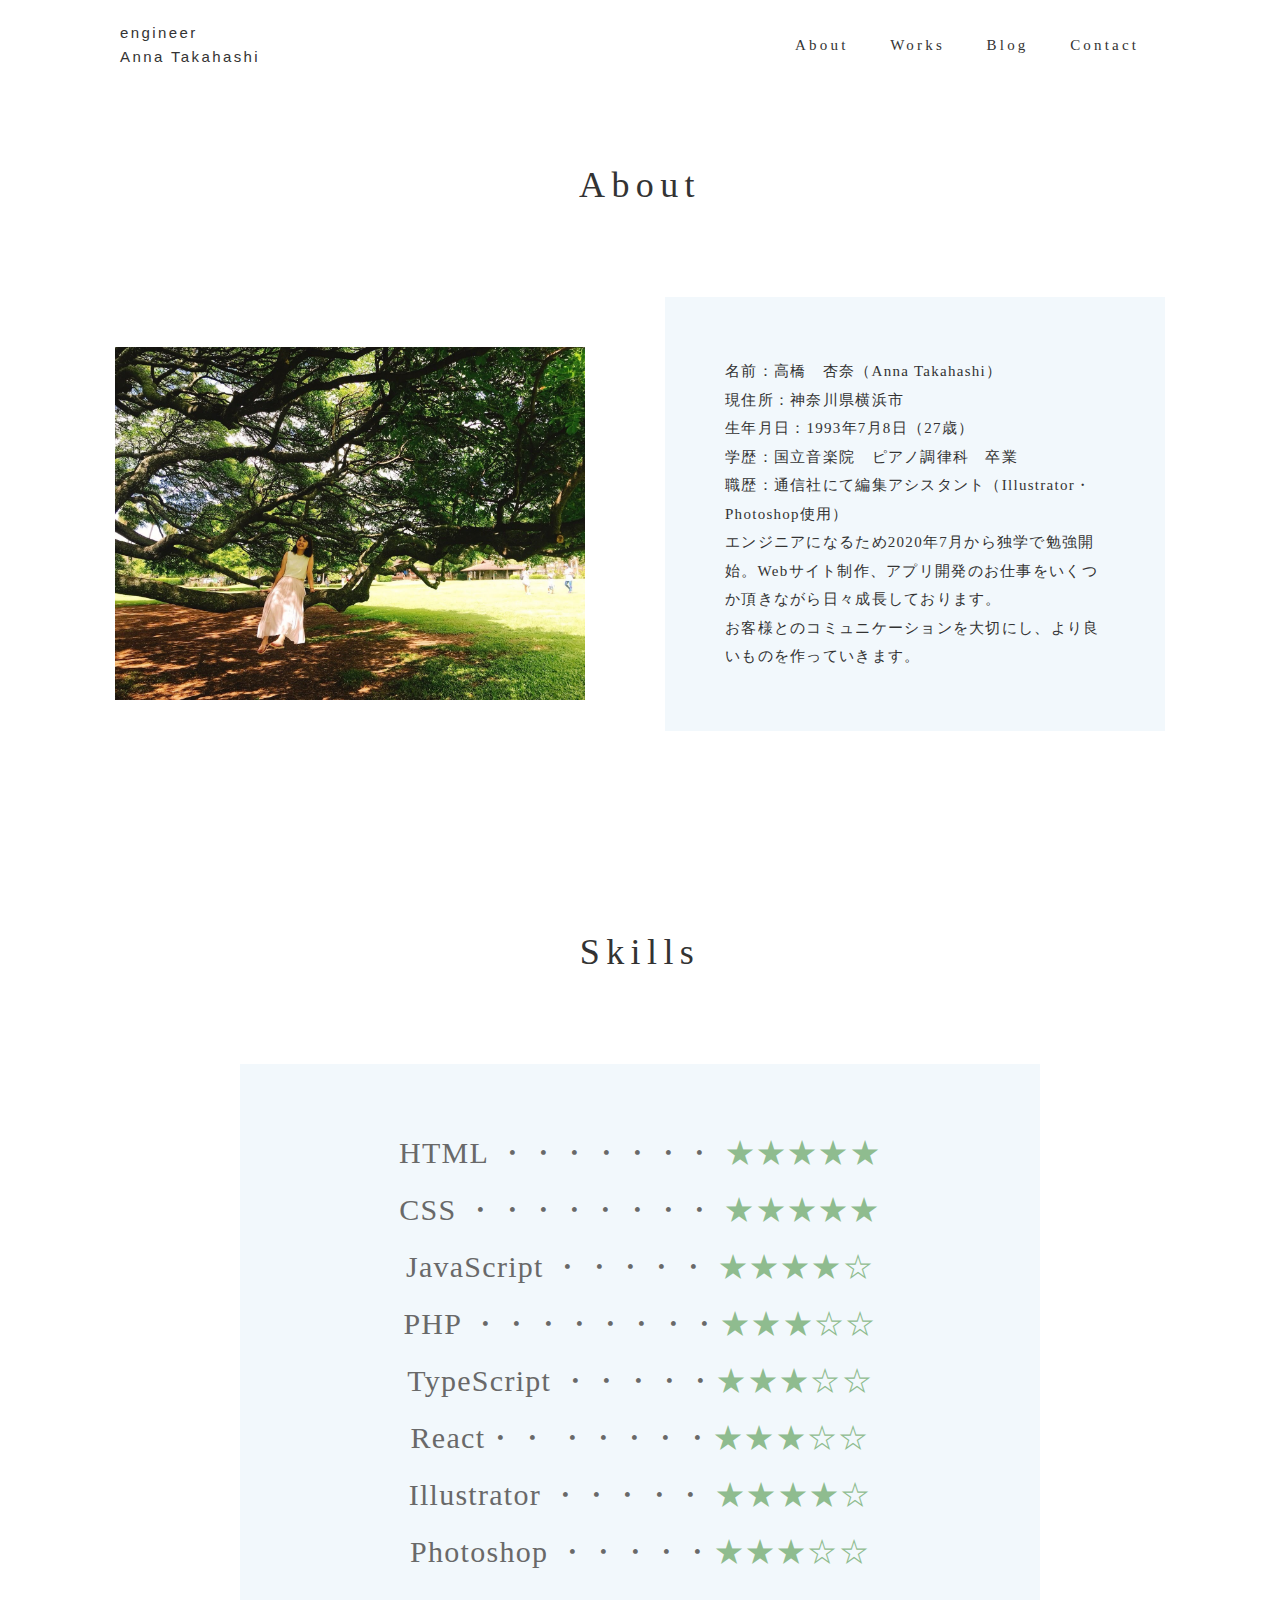
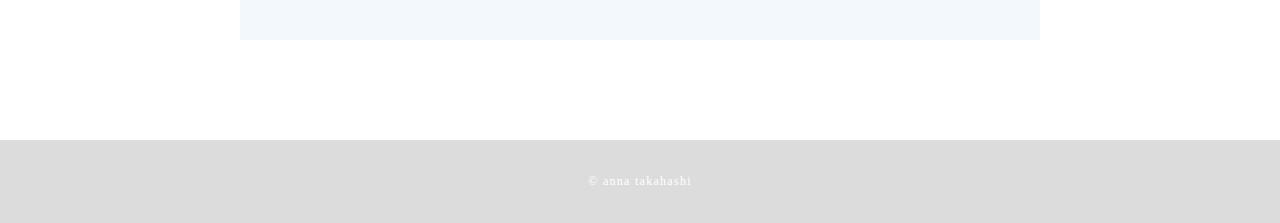
==== about.html @ e341ee59 "レスポンシブ" ====
<!DOCTYPE html>
<html lang="ja">
  <head>
    <meta charset="UTF-8" />
    <meta name="viewport" content="width=device-width, initial-scale=1.0" />
    <title>portfolio</title>
    <link rel="stylesheet" href="css/reset.css" />
    <link rel="stylesheet" href="css/mobile.css">
    <link rel="stylesheet" href="css/style.css" />
  </head>
  <body>
    <header id="header" class="header">
      <nav id="gnav">
        <div class="nav-box">
          <h1>
            <a href="index.html">engineer <br />Anna Takahashi</a>
          </h1>
          <ul class="pc-menu">
            <li><a class="pc-nav" href="about.html">About</a></li>
            <li><a class="pc-nav" href="works.html">Works</a></li>
            <li>
              <a class="pc-nav" href="https://chooopin.hatenablog.com/">Blog</a>
            </li>
            <li>
              <a class="pc-nav" href="mailto:n-8iac@i.softbank.jp">Contact</a>
            </li>
          </ul>
        </div>
      </nav>

      <!-- ハンバーガーメニュー -->
      <nav class="global-nav">
        <ul class="global-nav__list">
          <li class="global-nav__item"><a href="index.html">Top</a></li>
          <li class="global-nav__item"><a href="about.html">About</a></li>
          <li class="global-nav__item"><a href="works.html">Works</a></li>
          <li class="global-nav__item">
            <a href="https://chooopin.hatenablog.com/" target="blank">Blog</a>
          </li>
          <li class="global-nav__item">
            <a href="mailto:n-8iac@i.softbank.jp" target="blank">Contact</a>
          </li>
        </ul>
      </nav>
      <div class="hamburger" id="js-hamburger">
        <span class="hamburger__line hamburger__line--1"></span>
        <span class="hamburger__line hamburger__line--2"></span>
        <span class="hamburger__line hamburger__line--3"></span>
      </div>
      <div class="black-bg" id="js-black-bg"></div>
    </header>
    </div>
  

    <!-- ここからaboutHead -->

    <section id="profile">
      <div class="wrapper">
        <h2 class="title">About</h2>
        <p class="title-sub"></p>

        <div class="profile-flexAll">
          <div class="profile-image">
            <img
              src="img/about.jpg"
              width="470px"
              height="auto"
              alt="プロフィール写真"
            />
        </div>
        <div class="profile-sp">
          <img src="img/about-sp.png" width="270px"
          height="auto" alt="プロフィール画像">
        </div>
          <div class="profile">
            <p class="paragraph">
              名前：高橋　杏奈（Anna Takahashi）<br />現住所：神奈川県横浜市<br />生年月日：1993年7月8日（27歳）<br />学歴：国立音楽院　ピアノ調律科　卒業<br />職歴：通信社にて編集アシスタント（Illustrator・Photoshop使用）
            </p>

            <p class="paragraph">
              エンジニアになるため2020年7月から独学で勉強開始。Webサイト制作、アプリ開発のお仕事をいくつか頂きながら日々成長しております。
            </p>

            <p class="paragraph">
              お客様とのコミュニケーションを大切にし、より良いものを作っていきます。
            </p>
          </div>
          
        </div>
      </div>
    </section>

    <!-- ここまでaboutHead -->

    <!-- ここからskilis -->
    <h2>Skills</h2>

    <div class="skill">
      <div class="skills">
        <p>
          HTML ・・・・・・・ <span>★★★★★</span><br />
          CSS ・・・・・・・・ <span>★★★★★</span><br />
          JavaScript ・・・・・ <span>★★★★☆</span><br />
          PHP ・・・・・・・・<span>★★★☆☆</span><br />
          TypeScript ・・・・・<span>★★★☆☆</span><br />
          React・・ ・・・・・<span>★★★☆☆</span><br />
          Illustrator ・・・・・ <span>★★★★☆</span><br />
          Photoshop ・・・・・<span>★★★☆☆</span><br />
        </p>
      </div>
    </div>

    <!-- Footer -->
    <footer class="footer">
      <p>&copy; anna takahashi</p>
    </footer>

    <!-- ハンバーガーメニュー JS-->

    <script>
      function toggleNav() {
        var body = document.body;
        var hamburger = document.getElementById("js-hamburger");
        var blackBg = document.getElementById("js-black-bg");

        hamburger.addEventListener("click", function () {
          body.classList.toggle("nav-open");
        });
        blackBg.addEventListener("click", function () {
          body.classList.remove("nav-open");
        });
      }
      toggleNav();
    </script>
  </body>
</html>
---- css/mobile.css ----
/* タブレット */
@media screen and (min-width: 481px){
 
.nav-box li a {
  position: relative;
  display: inline-block;
  font-size: 13px;
  height: 50px;
  margin: 0 1.1rem;
  letter-spacing: 0.1rem;
  line-height: 50px;
}

.sp-main img{
  vertical-align: bottom;
  max-width: 100%;
  height: auto;
}

#main ,.nav-box-sp ,.global-nav__list, .global-nav__item-sns  {
  display: none;
}


.sp-main{
  position: relative;
}

.spHeadLine{
  position: absolute;
  margin-left: 50px;
  top: 60%;
  left: 5%;
  font-family: monospace'Courier New', Courier;
  font-size: 8vw;
  color: #555;
  font-weight: bold;
  animation: SlideIn 2s ;
}

/* ここからabout */

 .profile-sp{
  display: none;
}  

h2{
  font-size: 30px;
  font-weight: normal;
  letter-spacing: .4rem;
  line-height: 1.2;
  padding-top: 50px;
  margin-bottom: 40px;
  font-family: 'Unna',serif;
  text-align: center;
}

.profile {
  max-width: 500px;
  height: auto;
  padding: 70px;
  margin: auto;
  margin-bottom: 60px;
  background: #F2F8FC;
 
}
.profile-image {
  text-align: center;
  margin-top: 50px;
  margin-bottom: 50px;
}


.skill{
  max-width: 600px;
  height: auto;
  padding: 60px;
  margin-left: auto;
  margin-right:auto;
  margin-bottom: 100px;
  background: #F2F8FC;
}

.skills{
  font-size: 24px;
  text-align: center;
  color: #696969;
}

.skills span{
  color: #8fbc8f;
}
}



/* スマホレスポンシブ480px */
@media screen and (max-width:480px){

  .sp-main img{
    vertical-align: bottom;
    max-width: 100%;
    height: auto;
  }
  
  
  h1 {
    width: 200px;
    height: 40px;
  }


.spHeadLine{
  position: absolute;
  margin-left: 30px;
  top: 44%;
  left: 4%;
  font-family: monospace'Courier New', Courier;
  font-size: 8vw;
  color: #555;
  font-weight: bold;
  animation: SlideIn 2s ;
}



/* ここからハンバーガーメニュー */
.global-nav {
  position: fixed;
  right: -480px;
  top: 0;
  width: 280px;
  height: 100vh;
  padding-top: 60px;
  background-color:#e3eef9;
  transition: all .6s;
  z-index: 200;
  overflow-y: auto;
}

.hamburger {
  position: absolute;
  right: 10px;
  top: 10px;
  width: 40px; 
  height: 40px; 
  cursor: pointer;
  z-index: 300;
}
.global-nav__list {
  display: block;
  margin: 0;
  padding: 0;
  list-style: none;
}
.global-nav__item {
  text-align: center;
  padding: 0 14px;
  font-size: 16px;

}
.global-nav__item a {
  display: block;
  padding: 20px 0;
  text-decoration: none;
  color: #333;
  font-weight: 500;
}
li.global-nav__item:hover {
  background-color: #fff;
}
.hamburger__line {
  position: absolute;
  left: 15px;
  width: 18px;
  height: 1px;
  background-color: #333;
  transition: all .6s;
}
.hamburger__line--1 {
  top: 14px;
}
.hamburger__line--2 {
  top: 20px;
}
.hamburger__line--3 {
  top: 26px;
}

/* 表示された時用のCSS */
.nav-open .global-nav {
  right: 0;
}
.nav-open {
  opacity: .7;
  visibility: visible;
}
.nav-open .hamburger__line--1 {
  transform: rotate(45deg);
  top: 20px;
}
.nav-open .hamburger__line--2 {
  width: 0;
  left: 50%;
}
.nav-open .hamburger__line--3 {
  transform: rotate(-45deg);
  top: 20px;
} 


#main , .nav-box .pc-menu{
  display: none;
  }

.nav-box-sp li{
  float: left;
  margin: auto;
  }

.nav-box-sp ul {
    display: flex;
    align-items: center; 
  }
  
.nav-box-sp li a {
    position: relative;
    display: inline-block;
    font-size: 10px;
    height: 50px;
    margin: 0 1.4rem;
    letter-spacing: 0.2rem;
    line-height: 50px;
  }
  
.nav-box-sp li a:hover {
    border-bottom: 1px solid #333;
  }
  
.nav-box-sp li a:active {
    opacity: 0.5;
  }
  
 /* ここからabout */


h2{
  font-size: 24px;
  font-weight: normal;
  letter-spacing: .4rem;
  line-height: 1.2;
  padding-top: 30px;
  margin-bottom: 20px;
  font-family: 'Unna',serif;
  text-align: center;
}

.profile {
  max-width: 300px;
  height: auto;
  font-size: 11px;
  padding: 34px;
  margin: auto;
  margin-bottom: 60px;
  background: #F2F8FC;
 
}
  .profile-image {
  display: none;
}  

.profile-sp{
  text-align: center;
  margin-top: 30px;
  margin-bottom: 30px;
}


.skill{
  max-width: 300px;
  height: auto;
  padding: 30px;
  margin-left: auto;
  margin-right:auto;
  margin-bottom: 100px;
  background: #F2F8FC;
}

.skills{
  font-size: 13px;
  text-align: center;
  color: #696969;
}

.skills span{
  color: #8fbc8f;
}

}
---- css/style.css ----
@charset "UTF-8";

body {
  display: block;
  background-color: #fff;
  font-size: 15px;
  font-family: '游ゴシック','YuGothic','ヒラギノ角ゴ ProN W3','メイリオ','Meiryo','sans-serif';
  line-height: 1.9;
  letter-spacing: 0.08rem;
  font-weight: normal;
  color: #333;
}
/* Heaader */
#header {
  display: block;
  margin-bottom: 14px;
  padding: 0 1rem;
}

@keyframes SlideIn {
  0% {
    opacity: 0;
    transform: translateX(-80px);
  }
  100% {
    opacity: 1;
    transform: translateX(0);
  } 
}  


.nav-box {
  top: 0;
  display: flex;
  justify-content: space-between;
  max-width: 1080px;
  height: 90px;
  padding: 20px; 
  margin: 0 auto;
}


h1 {
  display: flex;
  align-items: center;
  font-weight: normal;
  line-height: 1.6;
  margin: 0;
  font-family: 'Asap',sans-serif;
  letter-spacing: .15rem;
}


h1:hover {
  opacity: 0.7;
}


.nav-box ul {
  display: flex;
  align-items: center;
}



.nav-box li a:hover {
  border-bottom: 1px solid #333;
}

.nav-box li a:active {
  opacity: 0.5;
}



/* ここからworks */
.work{
  text-align: center;
}
.work  img{
width: 350px;
margin-bottom: 10px;
}

.work1{
  margin-bottom: 130px;
}



/* footer */
footer {
  font-size: 12px;
  width: 100%;
  padding: 30px 0;
  background-color: #dcdcdc;
  text-align: center;
  color: #fff;
}


@media screen and (min-width: 769px){ 


  .nav-box li a {
    position: relative;
    display: inline-block;
    font-size: 15px;
    height: 50px;
    margin: 0 1.3rem;
    letter-spacing: 0.2rem;
    line-height: 50px;
  }



/* main */
img {
  vertical-align: bottom;
  max-width: 100%;
  height: auto;
}


/* top */

#main{
  position: relative;
}

 .sp-main , .nav-box-sp ,.global-nav__list, .global-nav__item-sns{
  display: none;
}  

/*フォント*/

.headLine{
  position: absolute;
  margin-left: 50px;
  top: 50%;
  left: 7%;
  font-family: monospace'Courier New', Courier;
  font-size: 8vw;
  color: #555;
  font-weight: bold;
  animation: SlideIn 2s ;
}



/* ここからabout */

.profile-sp{
  display: none;
}

.wrapper{
  margin: 0 0 80px 0;
}

h2{
  font-size: 36px;
  font-weight: normal;
  letter-spacing: .4rem;
  line-height: 1.2;
  padding-top: 60px;
  margin-bottom: 90px;
  font-family: 'Unna',serif;
  text-align: center;
}

#profilie{
 padding-bottom: 80px;
}
.profile-flexAll {
  display: flex;

} 

.profile {
  max-width: 500px;
  height: auto;
  padding: 60px;
  margin-left: 80px;
  margin-right: auto;
  background: #F2F8FC;
 
}
.profile-image {
  margin-left: auto;
  margin-top: 50px;
  margin-bottom: 50px;
}


.skill{
  max-width: 800px;
  height: auto;
  padding: 60px;
  margin-left: auto;
  margin-right:auto;
  margin-bottom: 100px;
  background: #F2F8FC;
}

.skills{
  font-size: 30px;
  text-align: center;
  color: #696969;
}

.skills span{
  color: #8fbc8f;
}

}
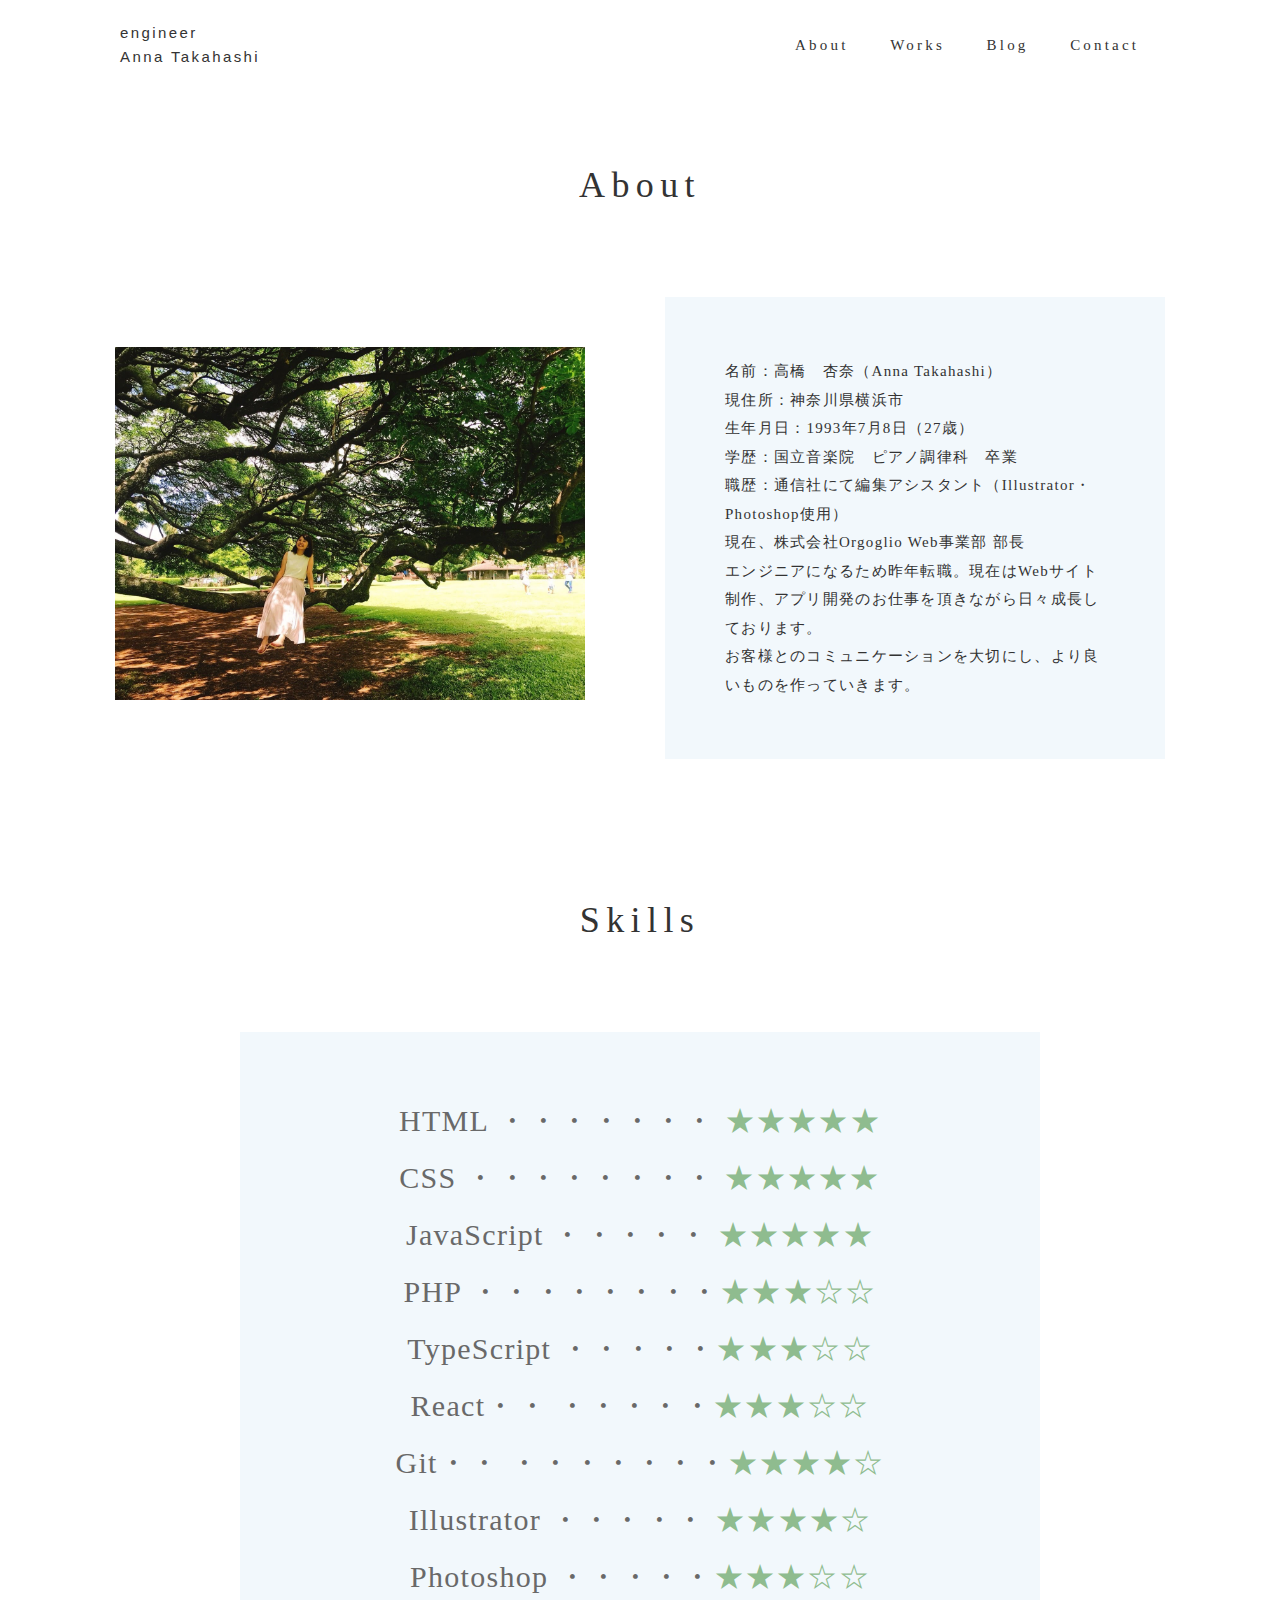
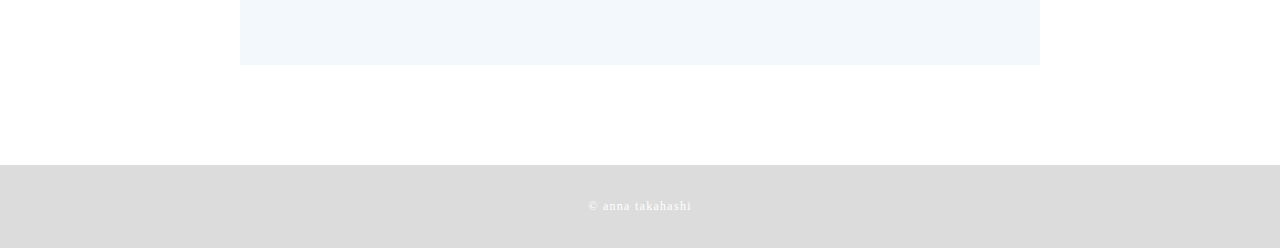
==== commit 68ebdace: "プロフィール編集" ====
--- a/about.html
+++ b/about.html
@@ -75,10 +75,11 @@
           <div class="profile">
             <p class="paragraph">
               名前：高橋　杏奈（Anna Takahashi）<br />現住所：神奈川県横浜市<br />生年月日：1993年7月8日（27歳）<br />学歴：国立音楽院　ピアノ調律科　卒業<br />職歴：通信社にて編集アシスタント（Illustrator・Photoshop使用）
+              <br />現在、株式会社Orgoglio Web事業部 部長
             </p>
 
             <p class="paragraph">
-              エンジニアになるため2020年7月から独学で勉強開始。Webサイト制作、アプリ開発のお仕事をいくつか頂きながら日々成長しております。
+              エンジニアになるため昨年転職。現在はWebサイト制作、アプリ開発のお仕事を頂きながら日々成長しております。
             </p>
 
             <p class="paragraph">
@@ -89,7 +90,6 @@
         </div>
       </div>
     </section>
-
     <!-- ここまでaboutHead -->
 
     <!-- ここからskilis -->
@@ -100,10 +100,11 @@
         <p>
           HTML ・・・・・・・ <span>★★★★★</span><br />
           CSS ・・・・・・・・ <span>★★★★★</span><br />
-          JavaScript ・・・・・ <span>★★★★☆</span><br />
+          JavaScript ・・・・・ <span>★★★★★</span><br />
           PHP ・・・・・・・・<span>★★★☆☆</span><br />
           TypeScript ・・・・・<span>★★★☆☆</span><br />
           React・・ ・・・・・<span>★★★☆☆</span><br />
+          Git・・ ・・・・・・・<span>★★★★☆</span><br />
           Illustrator ・・・・・ <span>★★★★☆</span><br />
           Photoshop ・・・・・<span>★★★☆☆</span><br />
         </p>
--- a/css/mobile.css
+++ b/css/mobile.css
@@ -1,6 +1,6 @@
 
 /* タブレット */
-@media screen and (min-width: 481px){
+@media (max-width: 1020px) and (min-width: 768px) {
  
 .nav-box li a {
   position: relative;
@@ -96,7 +96,7 @@
 
 
 /* スマホレスポンシブ480px */
-@media screen and (max-width:480px){
+@media (max-width: 767px) { 
 
   .sp-main img{
     vertical-align: bottom;
--- a/css/style.css
+++ b/css/style.css
@@ -99,7 +99,7 @@
 }
 
 
-@media screen and (min-width: 769px){ 
+@media screen and (min-width: 961px){ 
 
 
   .nav-box li a {
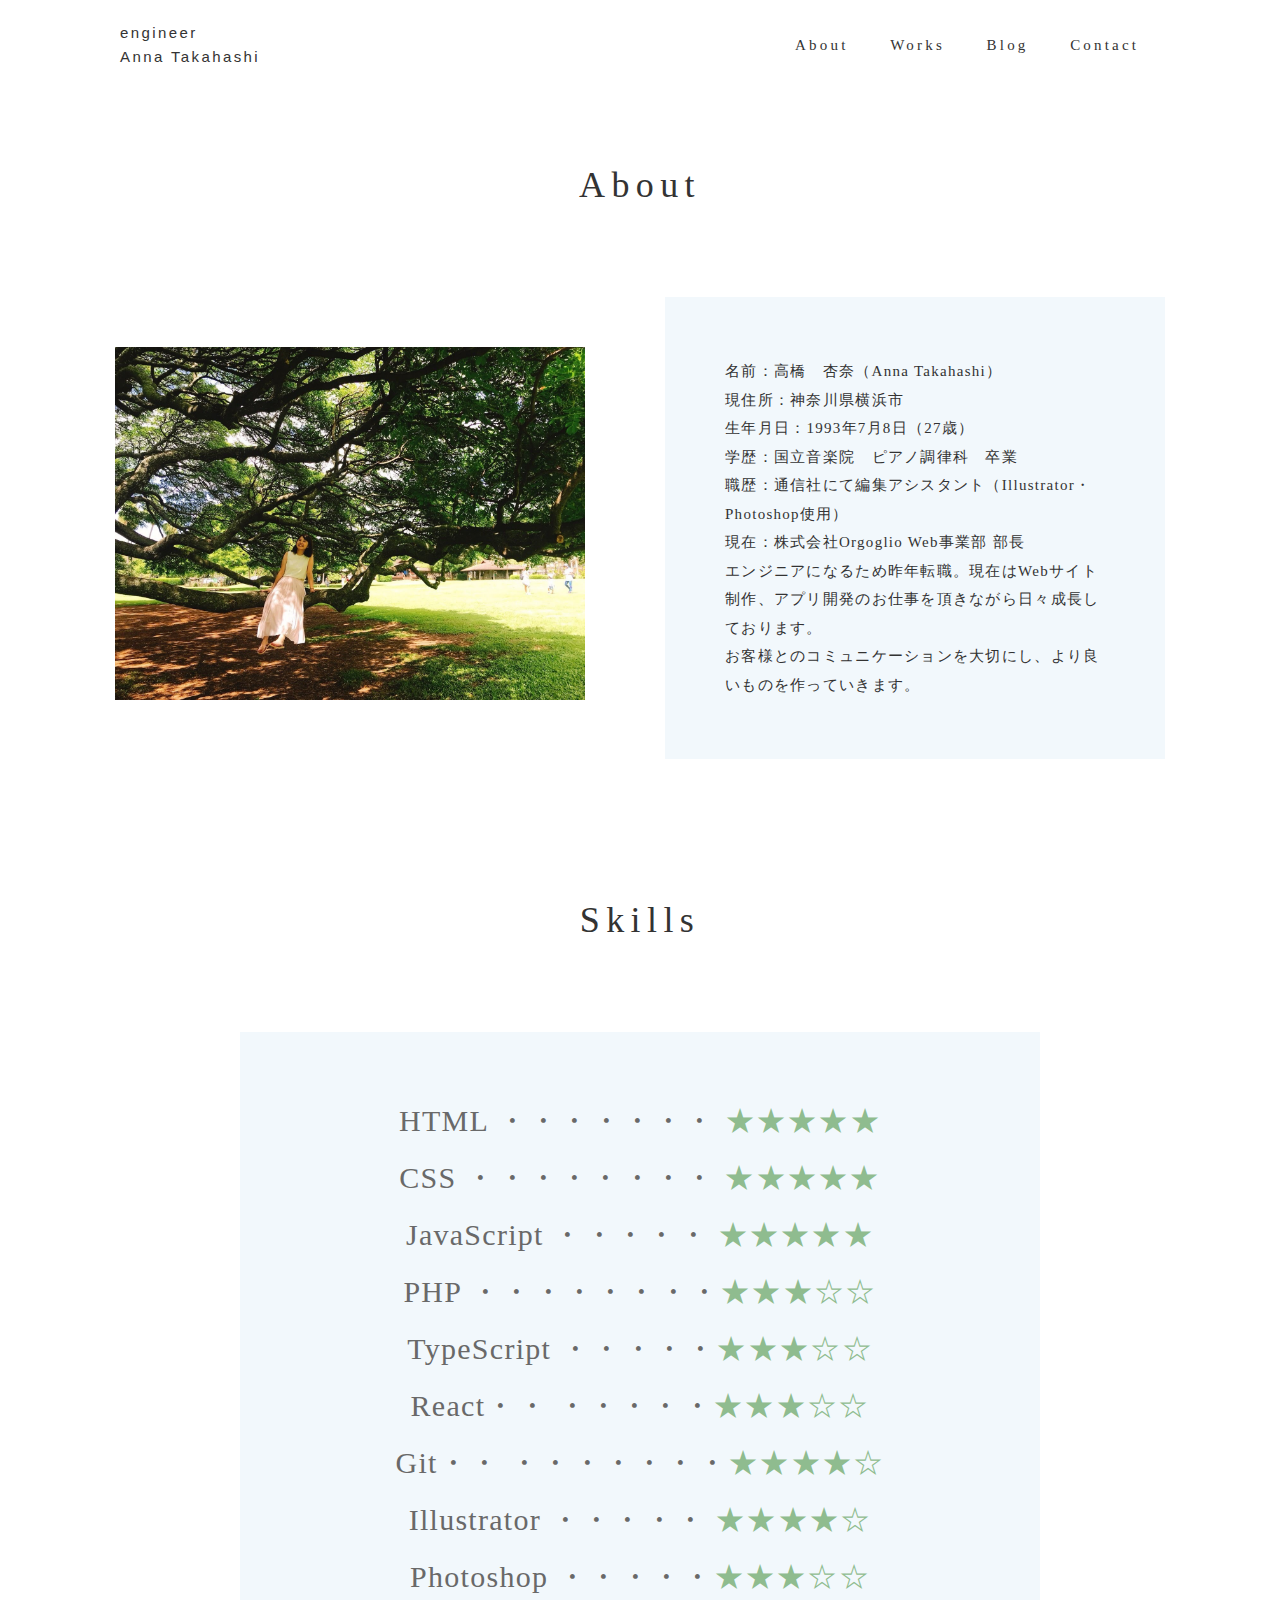
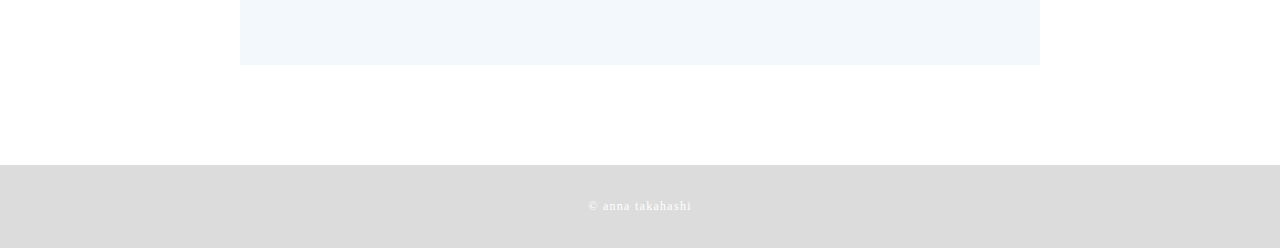
==== commit 273e4414: "行間変更" ====
--- a/about.html
+++ b/about.html
@@ -75,7 +75,7 @@
           <div class="profile">
             <p class="paragraph">
               名前：高橋　杏奈（Anna Takahashi）<br />現住所：神奈川県横浜市<br />生年月日：1993年7月8日（27歳）<br />学歴：国立音楽院　ピアノ調律科　卒業<br />職歴：通信社にて編集アシスタント（Illustrator・Photoshop使用）
-              <br />現在、株式会社Orgoglio Web事業部 部長
+              <br />現在：株式会社Orgoglio Web事業部 部長
             </p>
 
             <p class="paragraph">
--- a/css/mobile.css
+++ b/css/mobile.css
@@ -260,7 +260,7 @@
   max-width: 300px;
   height: auto;
   font-size: 11px;
-  padding: 34px;
+  padding: 28px;
   margin: auto;
   margin-bottom: 60px;
   background: #F2F8FC;
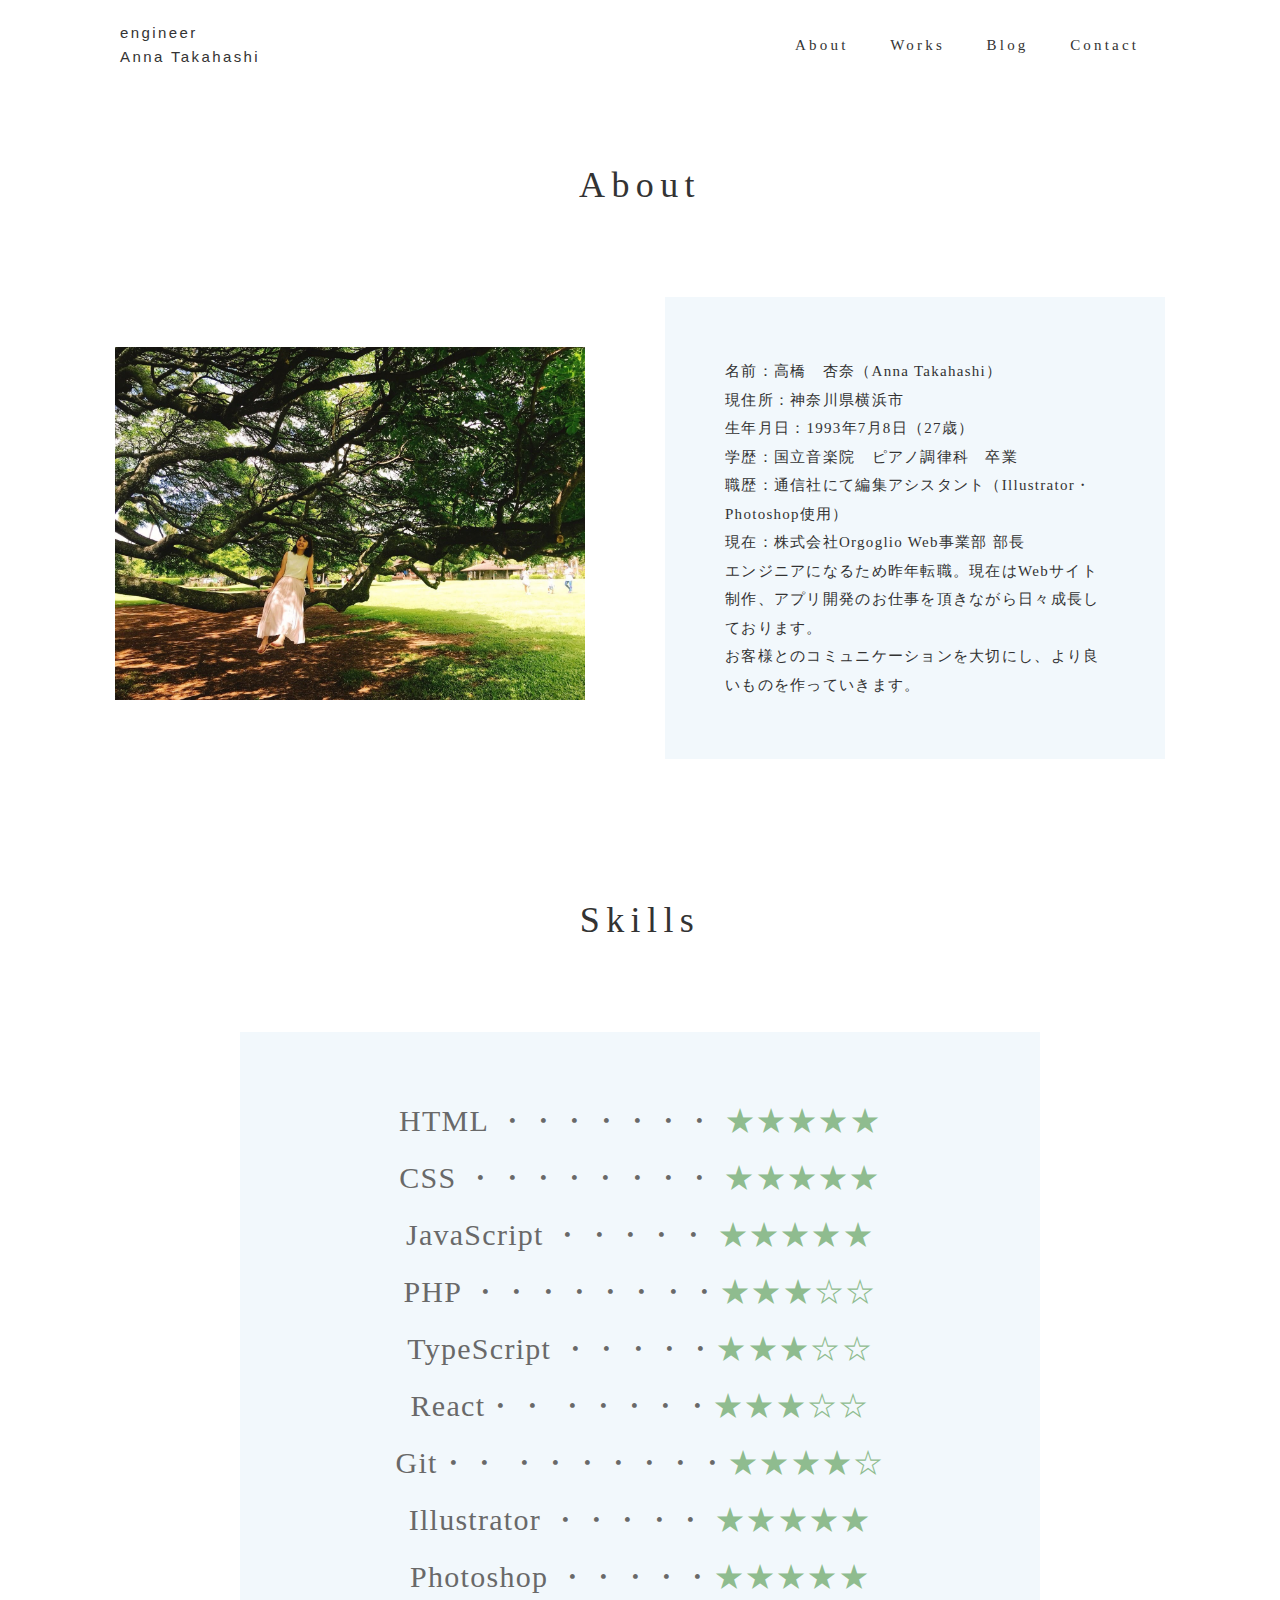
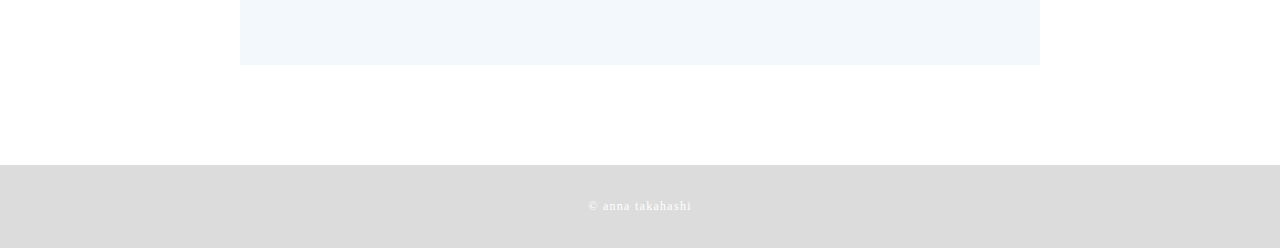
==== commit e3627073: "スキル変更" ====
--- a/about.html
+++ b/about.html
@@ -105,8 +105,8 @@
           TypeScript ・・・・・<span>★★★☆☆</span><br />
           React・・ ・・・・・<span>★★★☆☆</span><br />
           Git・・ ・・・・・・・<span>★★★★☆</span><br />
-          Illustrator ・・・・・ <span>★★★★☆</span><br />
-          Photoshop ・・・・・<span>★★★☆☆</span><br />
+          Illustrator ・・・・・ <span>★★★★★</span><br />
+          Photoshop ・・・・・<span>★★★★★</span><br />
         </p>
       </div>
     </div>
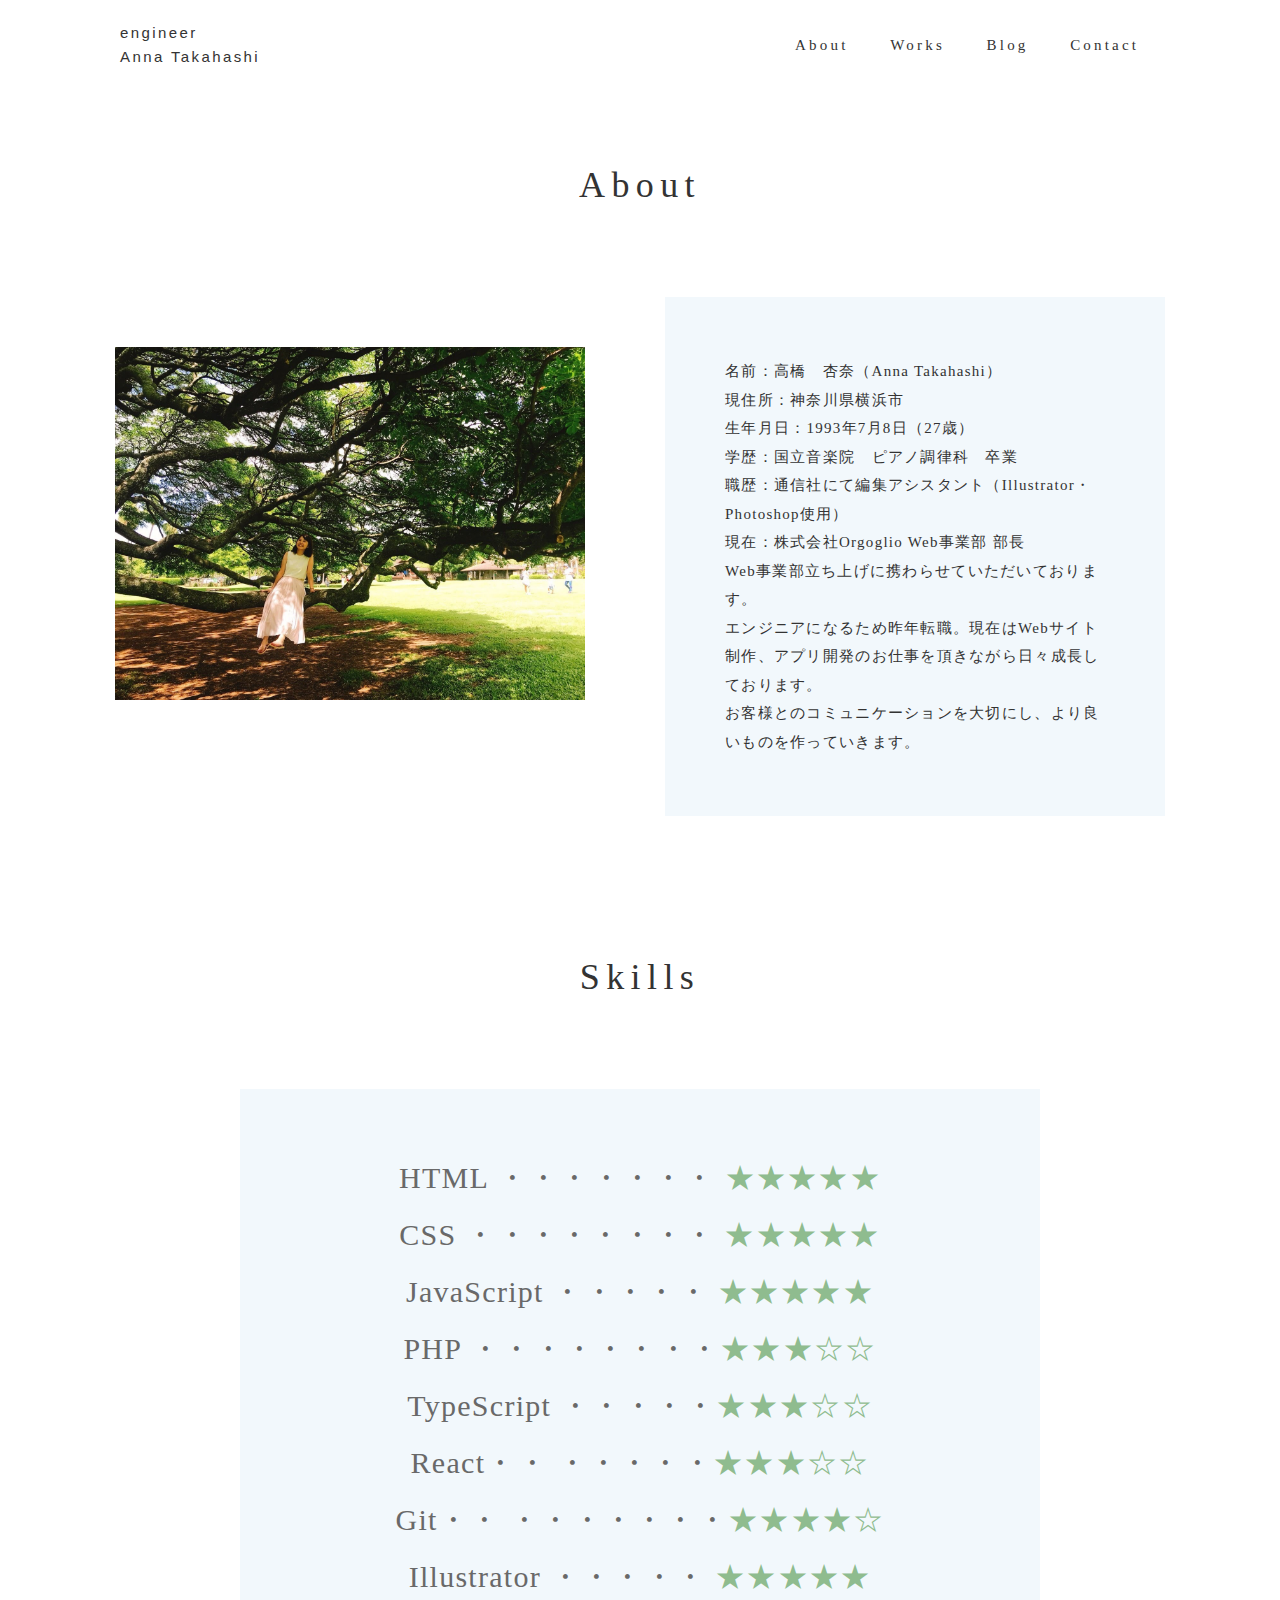
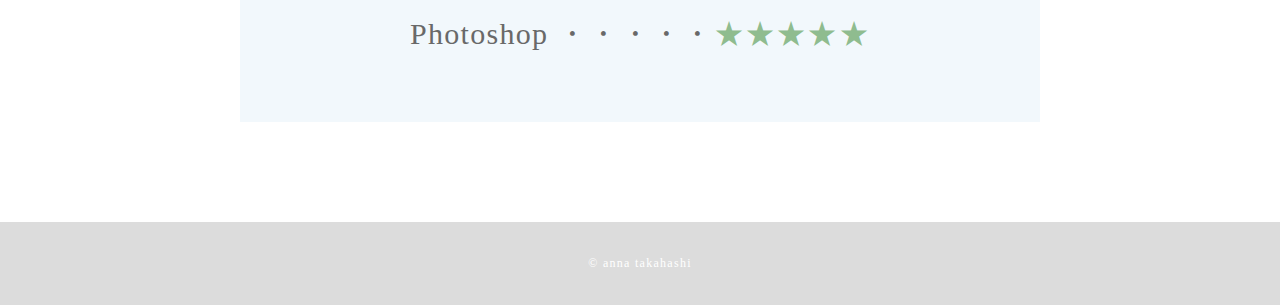
==== commit 1e032c58: "文変更" ====
--- a/about.html
+++ b/about.html
@@ -76,6 +76,7 @@
             <p class="paragraph">
               名前：高橋　杏奈（Anna Takahashi）<br />現住所：神奈川県横浜市<br />生年月日：1993年7月8日（27歳）<br />学歴：国立音楽院　ピアノ調律科　卒業<br />職歴：通信社にて編集アシスタント（Illustrator・Photoshop使用）
               <br />現在：株式会社Orgoglio Web事業部 部長
+              <br />Web事業部立ち上げに携わらせていただいております。
             </p>
 
             <p class="paragraph">
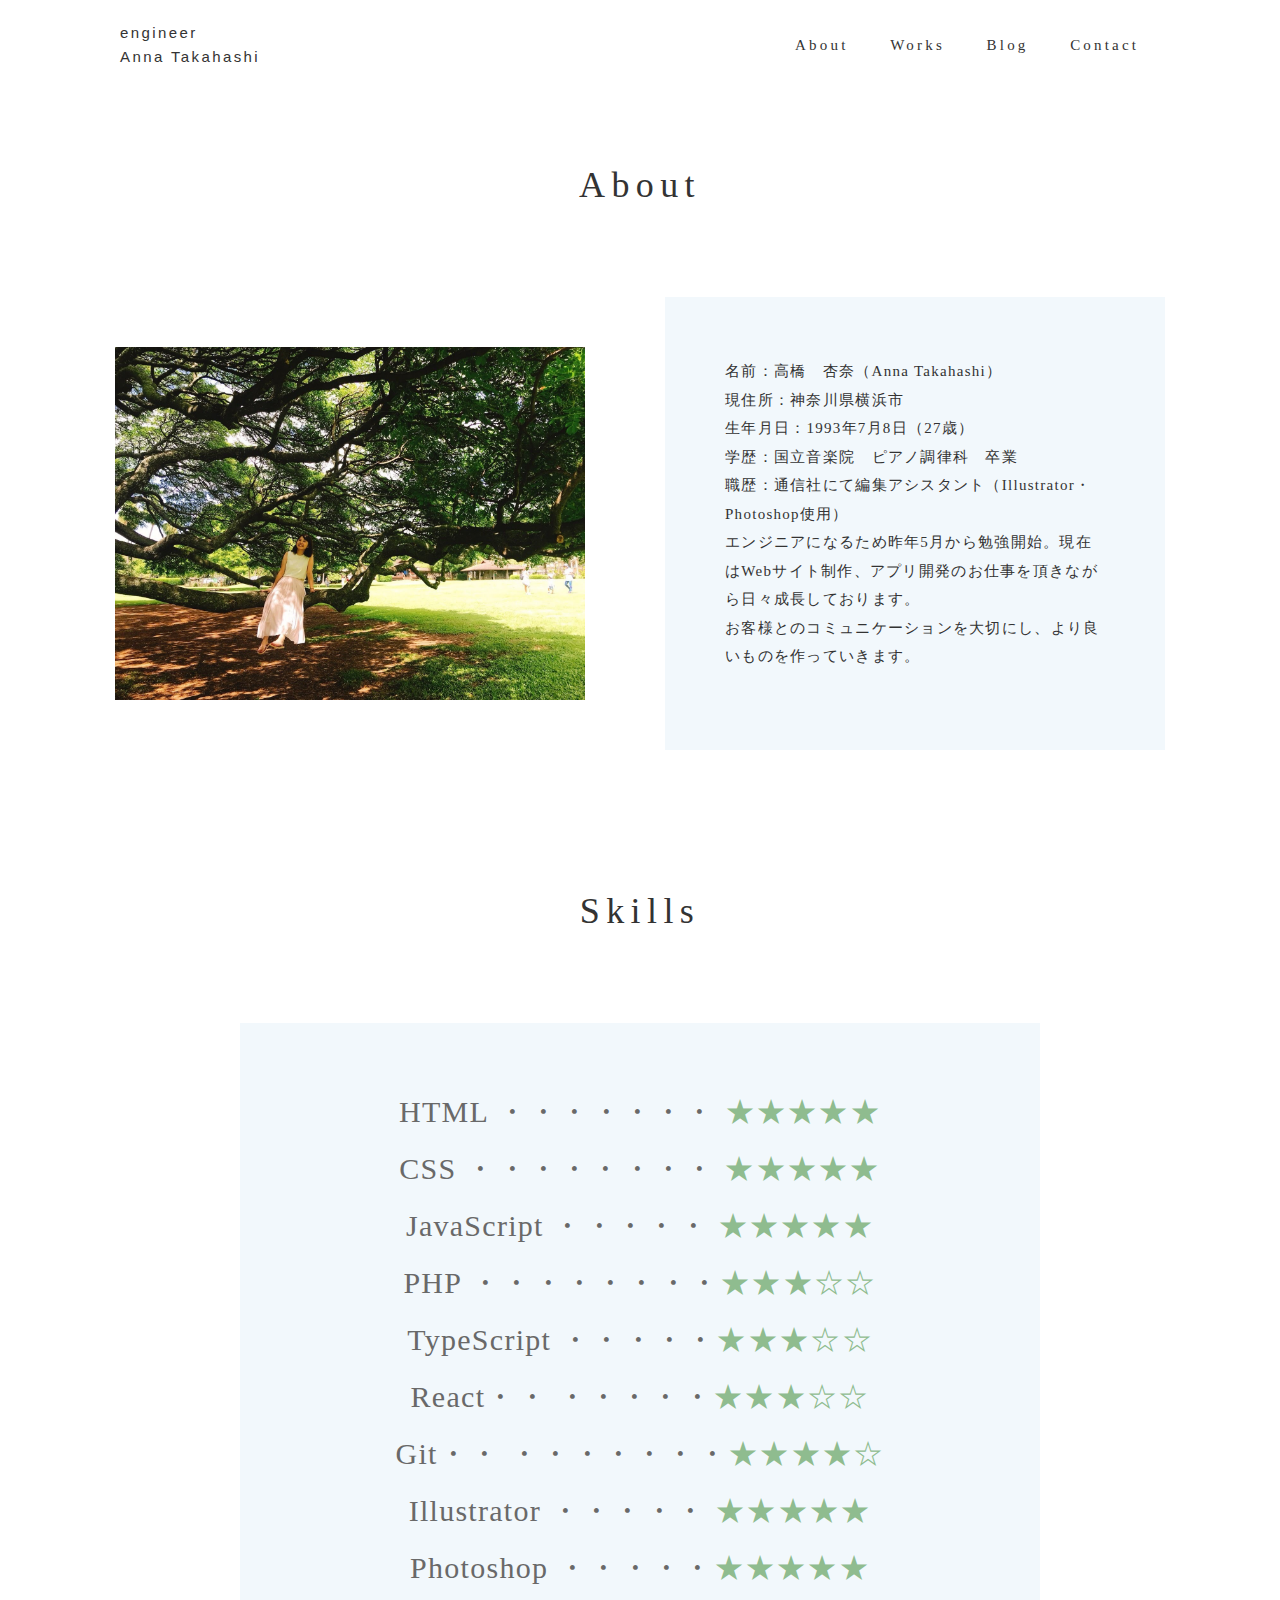
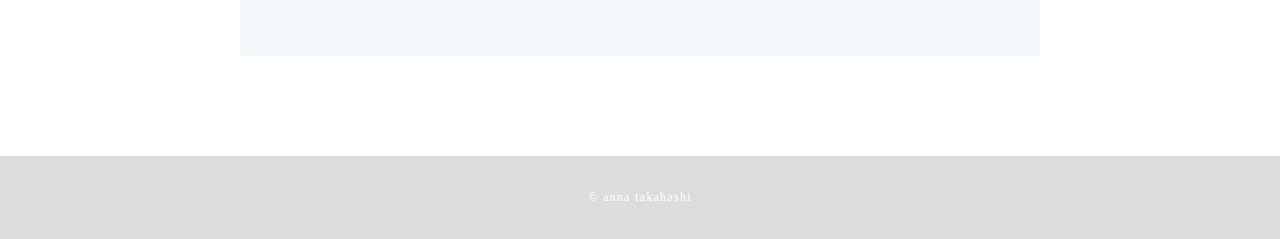
==== commit ce1872b8: "文章変更" ====
--- a/about.html
+++ b/about.html
@@ -75,12 +75,10 @@
           <div class="profile">
             <p class="paragraph">
               名前：高橋　杏奈（Anna Takahashi）<br />現住所：神奈川県横浜市<br />生年月日：1993年7月8日（27歳）<br />学歴：国立音楽院　ピアノ調律科　卒業<br />職歴：通信社にて編集アシスタント（Illustrator・Photoshop使用）
-              <br />現在：株式会社Orgoglio Web事業部 部長
-              <br />Web事業部立ち上げに携わらせていただいております。
             </p>
 
             <p class="paragraph">
-              エンジニアになるため昨年転職。現在はWebサイト制作、アプリ開発のお仕事を頂きながら日々成長しております。
+              エンジニアになるため昨年5月から勉強開始。現在はWebサイト制作、アプリ開発のお仕事を頂きながら日々成長しております。
             </p>
 
             <p class="paragraph">
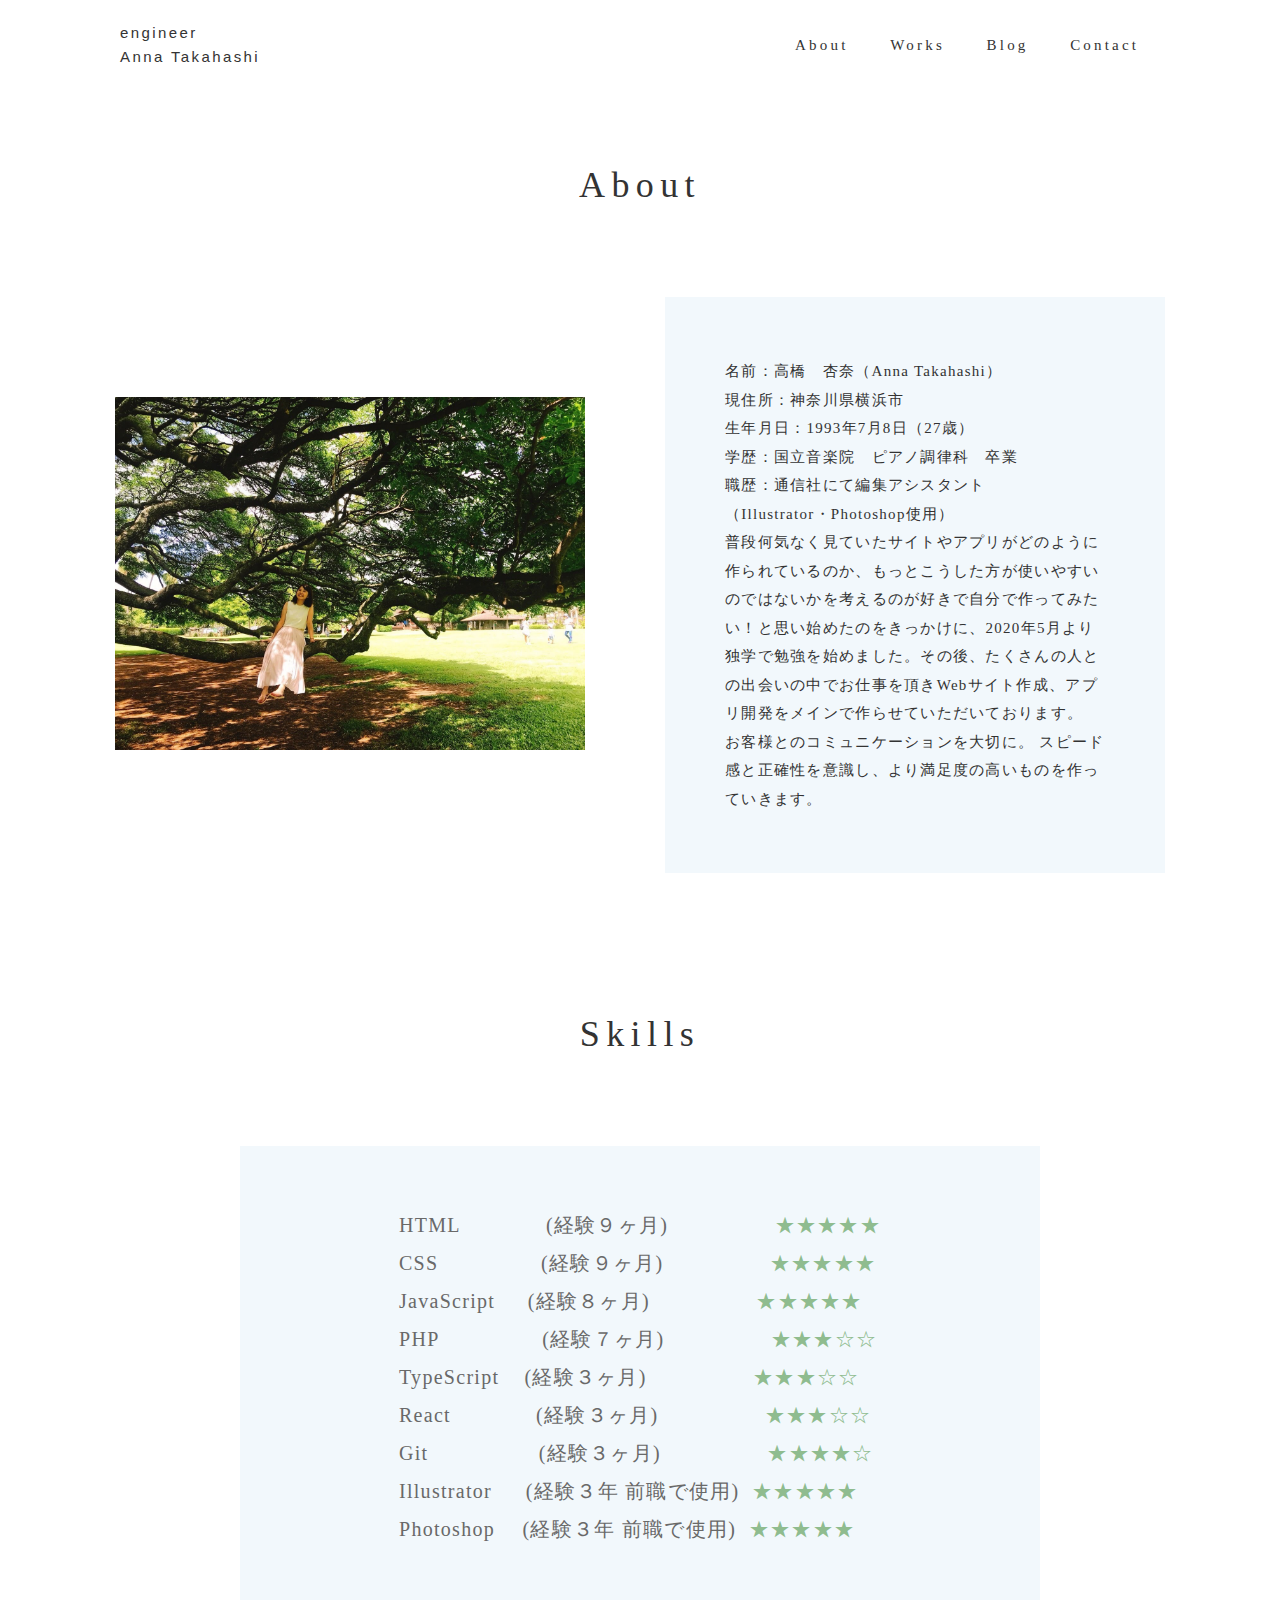
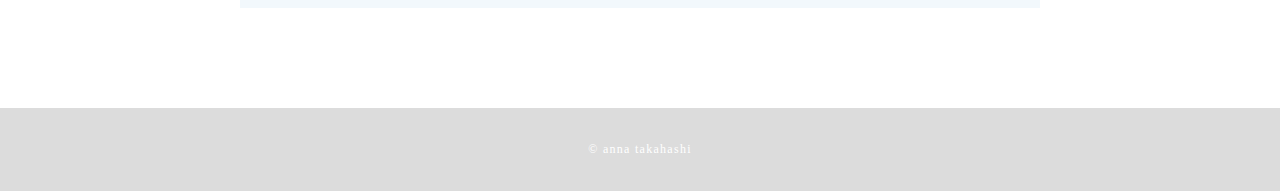
==== commit a5c760f7: "文章変更" ====
--- a/about.html
+++ b/about.html
@@ -74,15 +74,15 @@
         </div>
           <div class="profile">
             <p class="paragraph">
-              名前：高橋　杏奈（Anna Takahashi）<br />現住所：神奈川県横浜市<br />生年月日：1993年7月8日（27歳）<br />学歴：国立音楽院　ピアノ調律科　卒業<br />職歴：通信社にて編集アシスタント（Illustrator・Photoshop使用）
+              名前：高橋　杏奈（Anna Takahashi）<br />現住所：神奈川県横浜市<br />生年月日：1993年7月8日（27歳）<br />学歴：国立音楽院　ピアノ調律科　卒業<br />職歴：通信社にて編集アシスタント<br />（Illustrator・Photoshop使用）
             </p>
 
             <p class="paragraph">
-              エンジニアになるため昨年5月から勉強開始。現在はWebサイト制作、アプリ開発のお仕事を頂きながら日々成長しております。
-            </p>
+              普段何気なく見ていたサイトやアプリがどのように作られているのか、もっとこうした方が使いやすいのではないかを考えるのが好きで自分で作ってみたい！と思い始めたのをきっかけに、2020年5月より独学で勉強を始めました。その後、たくさんの人との出会いの中でお仕事を頂きWebサイト作成、アプリ開発をメインで作らせていただいております。
 
             <p class="paragraph">
-              お客様とのコミュニケーションを大切にし、より良いものを作っていきます。
+              お客様とのコミュニケーションを大切に。
+              スピード感と正確性を意識し、より満足度の高いものを作っていきます。
             </p>
           </div>
           
@@ -97,15 +97,15 @@
     <div class="skill">
       <div class="skills">
         <p>
-          HTML ・・・・・・・ <span>★★★★★</span><br />
-          CSS ・・・・・・・・ <span>★★★★★</span><br />
-          JavaScript ・・・・・ <span>★★★★★</span><br />
-          PHP ・・・・・・・・<span>★★★☆☆</span><br />
-          TypeScript ・・・・・<span>★★★☆☆</span><br />
-          React・・ ・・・・・<span>★★★☆☆</span><br />
-          Git・・ ・・・・・・・<span>★★★★☆</span><br />
-          Illustrator ・・・・・ <span>★★★★★</span><br />
-          Photoshop ・・・・・<span>★★★★★</span><br />
+          HTML&emsp;&emsp;&emsp;&emsp;(経験９ヶ月)&emsp;&emsp;&emsp;&emsp;&emsp;<span>★★★★★</span><br />
+          CSS&emsp;&emsp;&emsp;&emsp;&ensp;&nbsp;(経験９ヶ月)&emsp;&emsp;&emsp;&emsp;&emsp;<span>★★★★★</span><br />
+          JavaScript&emsp;&ensp;(経験８ヶ月)&emsp;&emsp;&emsp;&emsp;&emsp;<span>★★★★★</span><br />
+          PHP&emsp;&emsp;&emsp;&emsp;&nbsp;&ensp;(経験７ヶ月)&emsp;&emsp;&emsp;&emsp;&emsp;<span>★★★☆☆</span><br />
+          TypeScript&nbsp;&nbsp;&nbsp;&nbsp;(経験３ヶ月)&emsp;&emsp;&emsp;&emsp;&emsp;<span>★★★☆☆</span><br />
+          React&emsp;&emsp;&emsp;&emsp;(経験３ヶ月)&emsp;&emsp;&emsp;&emsp;&emsp;<span>★★★☆☆</span><br />
+          Git&emsp;&emsp;&emsp;&emsp;&nbsp;&nbsp;&nbsp;&nbsp;(経験３ヶ月)&emsp;&emsp;&emsp;&emsp;&emsp;<span>★★★★☆</span><br />
+          Illustrator&emsp;&nbsp;&nbsp;(経験３年 前職で使用)&nbsp;&nbsp;<span>★★★★★</span><br />
+          Photoshop&emsp;&nbsp;(経験３年 前職で使用)&nbsp;&nbsp;<span>★★★★★</span><br />
         </p>
       </div>
     </div>
--- a/css/mobile.css
+++ b/css/mobile.css
@@ -257,7 +257,7 @@
 }
 
 .profile {
-  max-width: 300px;
+  max-width: 330px;
   height: auto;
   font-size: 11px;
   padding: 28px;
@@ -278,9 +278,9 @@
 
 
 .skill{
-  max-width: 300px;
-  height: auto;
-  padding: 30px;
+  max-width: 330px;
+  height: auto;
+  padding: 20px;
   margin-left: auto;
   margin-right:auto;
   margin-bottom: 100px;
@@ -288,7 +288,7 @@
 }
 
 .skills{
-  font-size: 13px;
+  font-size: 11px;
   text-align: center;
   color: #696969;
 }
--- a/css/style.css
+++ b/css/style.css
@@ -188,7 +188,7 @@
 }
 .profile-image {
   margin-left: auto;
-  margin-top: 50px;
+  margin-top: 100px;
   margin-bottom: 50px;
 }
 
@@ -204,9 +204,14 @@
 }
 
 .skills{
-  font-size: 30px;
+  font-size: 20px;
   text-align: center;
   color: #696969;
+}
+
+.skills p {
+  display: inline-block;
+  text-align: left;
 }
 
 .skills span{
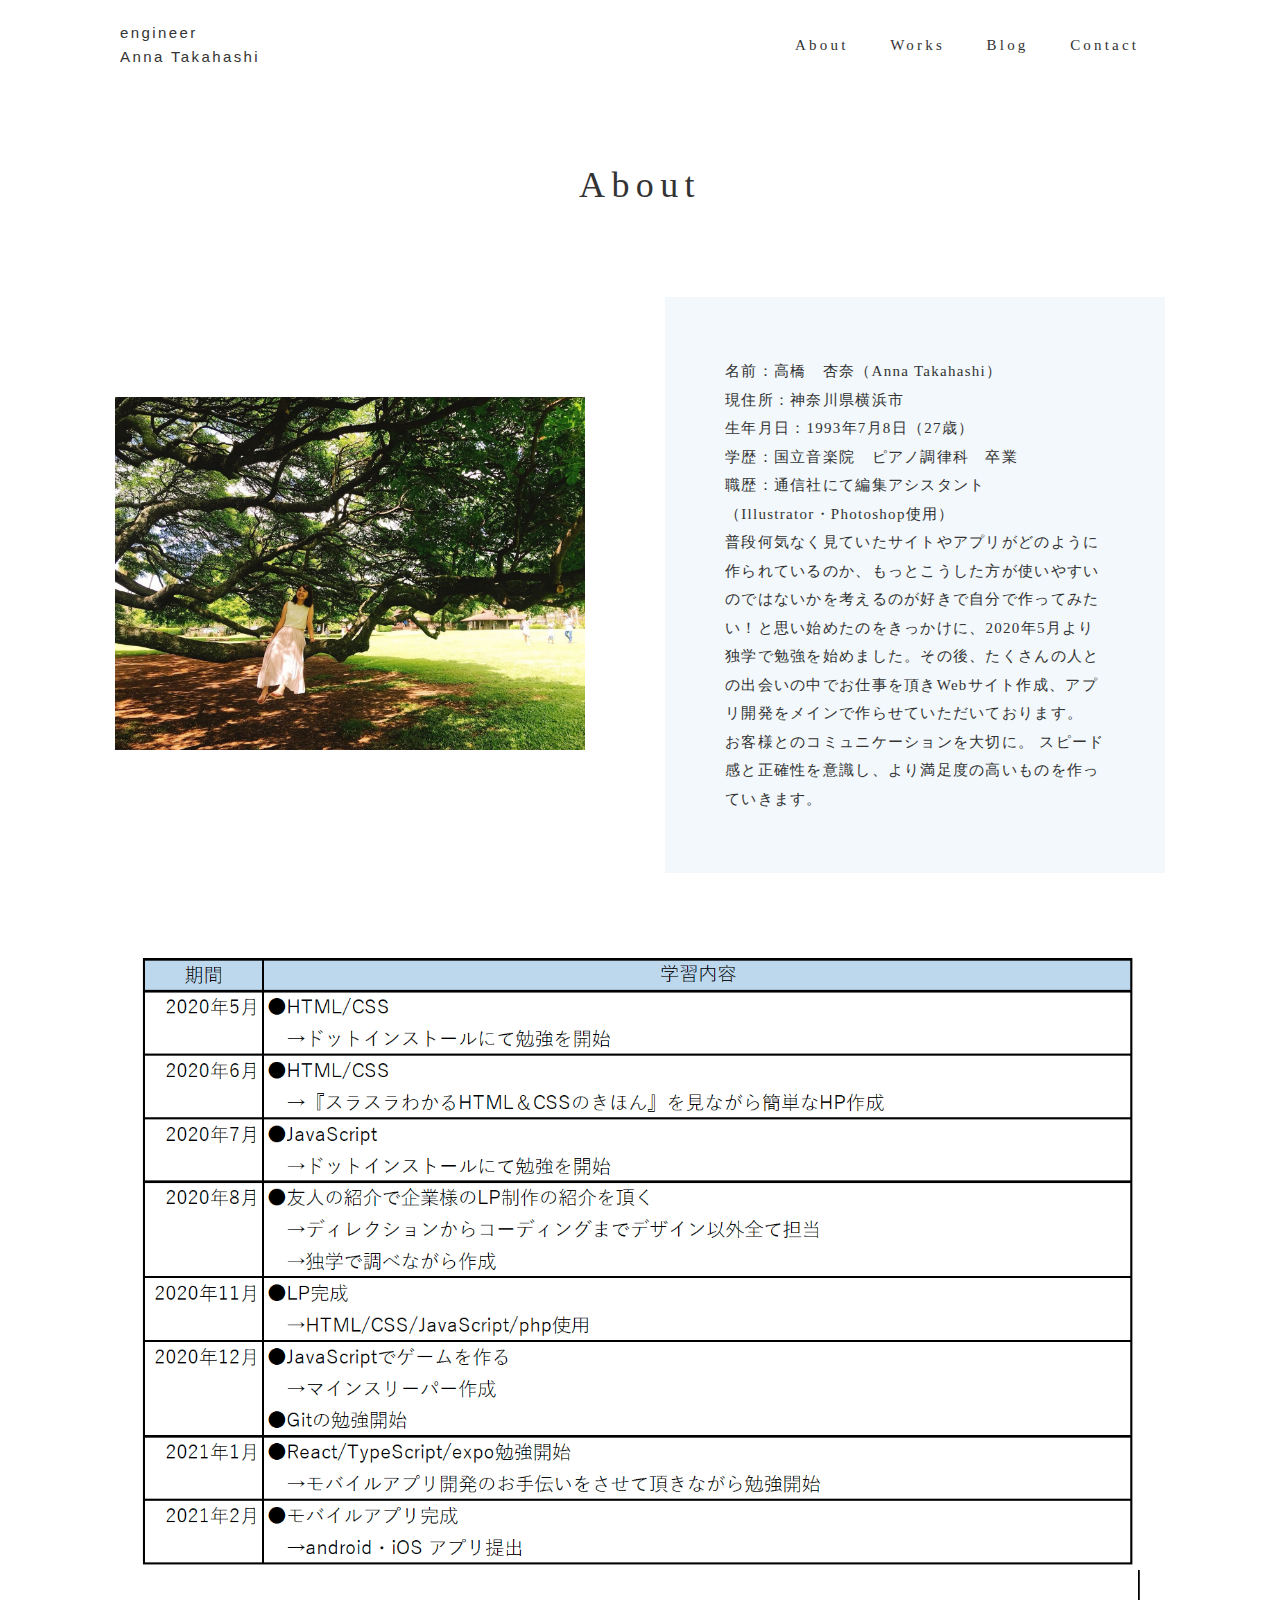
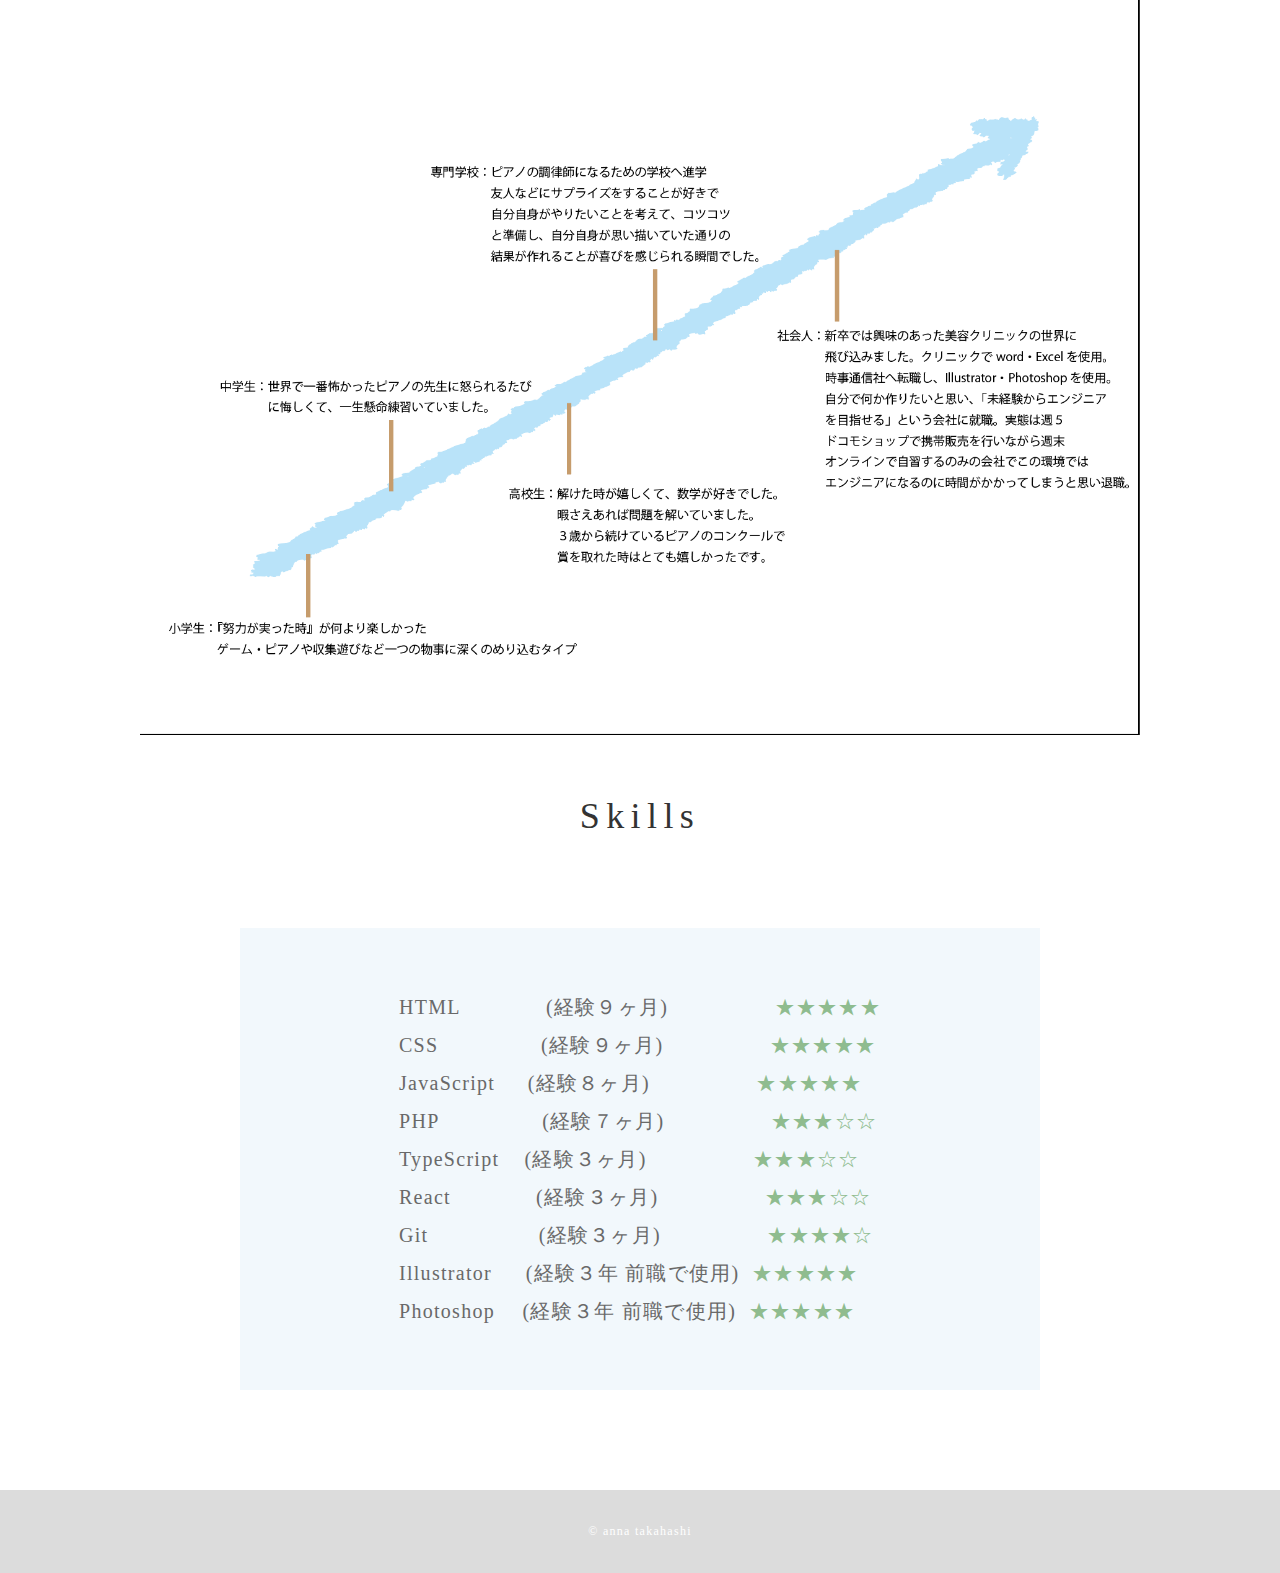
==== commit f570c5cb: "変更" ====
--- a/about.html
+++ b/about.html
@@ -91,6 +91,9 @@
     </section>
     <!-- ここまでaboutHead -->
 
+    <div class="study"><img src="img/study.png" alt="" ></div>
+    <div class="study"><img src="img/upbringing.png" alt="" ></div>
+
     <!-- ここからskilis -->
     <h2>Skills</h2>
 
--- a/css/style.css
+++ b/css/style.css
@@ -192,6 +192,12 @@
   margin-bottom: 50px;
 }
 
+.study{
+  max-width: 1000px;
+  height: auto;
+  margin-left: auto;
+  margin-right: auto;
+}
 
 .skill{
   max-width: 800px;
